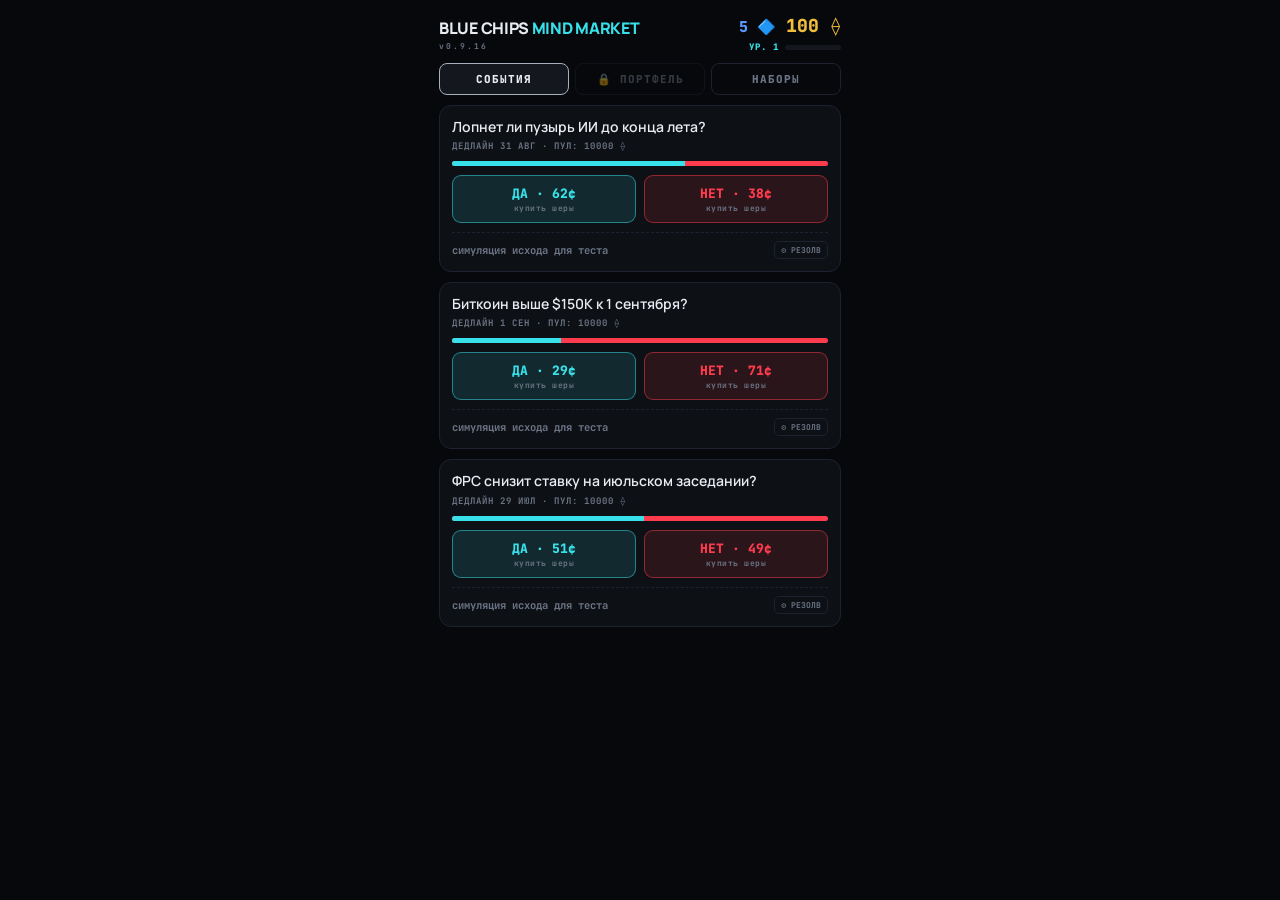
==== index.html @ 10525a8b "v0.9.16: модульная структура из прототипа — engine/render/tutorial/portfolio/market + season-01 + po" ====
<!DOCTYPE html>
<html lang="ru">
<head>
<meta charset="UTF-8">
<meta name="viewport" content="width=device-width, initial-scale=1, maximum-scale=1, user-scalable=no, viewport-fit=cover">
<title>Blue Chips: Mind Market · v0.8</title>
<link rel="preconnect" href="https://fonts.googleapis.com">
<link href="https://fonts.googleapis.com/css2?family=JetBrains+Mono:wght@400;700;800&family=Manrope:wght@400;600;800&display=swap" rel="stylesheet">
<link rel="stylesheet" href="css/style.css">
</head>
<body>
<div id="root">

  <!-- ═══ MARKET ═══ -->
  <div class="scr" id="scrMarket">
    <div id="mktTop">
      <div id="mktLogo">BLUE CHIPS <span>MIND MARKET</span><div style="font:700 8px var(--mono);color:var(--muted);letter-spacing:2px;margin-top:2px">v0.9.16</div></div>
      <div style="text-align:right">
        <div style="display:flex;gap:10px;justify-content:flex-end;align-items:baseline">
          <span id="chipsNum" style="font:800 15px var(--mono);color:#5B9BFF">5 🔷</span>
          <span id="balNum" style="font:800 18px var(--mono);color:var(--gold)">100 ⟠</span>
        </div>
        <div style="display:flex;gap:6px;align-items:center;justify-content:flex-end;margin-top:4px">
          <span id="plvlNum" style="font:800 9px var(--mono);color:var(--me);letter-spacing:1px">УР. 1</span>
          <div style="width:56px;height:5px;background:var(--panel);border-radius:3px;overflow:hidden"><div id="plvlFill" style="height:100%;width:0%;background:var(--me)"></div></div>
        </div>
      </div>
    </div>
    <div id="tabs">
      <div class="tab on" data-t="mkt">СОБЫТИЯ</div>
      <div class="tab" data-t="deck">💼 ПОРТФЕЛЬ</div>
      <div class="tab" data-t="shop">НАБОРЫ</div>
    </div>
    <div id="mktList"></div>
    <div id="mktList2" class="hidden"></div>
  </div>

  <!-- конструктор колоды -->
  <div id="deckWrap" class="hidden">
    <div id="deckHead"><div><div id="deckTitle">БОЕВОЙ ПОРТФЕЛЬ</div><div id="deckOpp"></div></div>
      <div style="text-align:right"><div id="deckTimer"></div><div id="deckQ" style="font:800 11px var(--mono);color:var(--gold);margin-top:3px"></div></div></div>
    <div id="deckIntro">Портфель — твои <b>8 боевых карт</b>. Перетащи карту из коллекции в слот. Тап по карте — характеристики и прокачка до <b>10 ур.</b> за кванты ⟠. Перед боем есть 10 секунд пересобрать портфель под соперника.</div>
    <div id="deckOB" class="hidden"></div>
    <div id="deckFrame">
      <div id="deckLbl">⚔ БОЕВОЙ НАБОР · 8 КАРТ</div>
      <div id="deckRow"></div>
    </div>
    <div id="collFrame">
      <div id="collLbl">КОЛЛЕКЦИЯ · ТЯНИ КАРТУ В НАБОР · ТАП — ХАРАКТЕРИСТИКИ</div>
      <div id="collGrid"></div>
    </div>
    <div id="deckReady">ГОТОВ · В БОЙ</div>
  </div>

  <!-- страница карты -->
  <div id="cardWrap" class="hidden">
    <div id="cardBox">
      <div id="cbBand"></div>
      <div id="cbWallet" style="font:800 10px var(--mono);color:var(--dim);letter-spacing:.5px;margin-top:9px"></div>
      <div id="cbIco"></div><div id="cbName"></div><div id="cbLvl"></div>
      <div id="cbDesc"></div>
      <div id="cbStats"></div>
      <div id="cbLock" class="hidden"></div>
      <div id="cbUp"></div>
      <div id="cbUpNote"></div>
      <div id="cbClose">Закрыть</div>
    </div>
  </div>

  <div id="sheetWrap" class="hidden">
    <div id="sheet">
      <div id="shQ"></div><div id="shSide"></div><div id="shPrice"></div>
      <div id="amtRow">
        <input type="range" id="amtSlider" min="5" max="100" step="5" value="25">
        <input type="number" id="amtInput" min="5" step="5" value="25" inputmode="numeric">
      </div>
      <div id="shCalc"><span>Шеры: <b id="shShares">0</b></span><span>Выплата при исходе: <b id="shPayout">0 ⟠</b></span></div>
      <div id="shConfirm">ИНВЕСТИРОВАТЬ</div><div id="shCancel">Отмена</div>
    </div>
  </div>

  <div id="duelWrap" class="hidden">
    <div id="duel">
      <div id="duelIco">⚔</div>
      <div id="duelTitle">Отстоять своё мнение?</div>
      <div id="duelSub">Найден оппонент с противоположной позицией.<br>Победа <b style="color:var(--gold)">+40 ⟠</b>. Кванты достаются только победителю.</div>
      <div id="duelFoe">ОППОНЕНТ: <span class="fn" id="duelFoeName"></span><br><span style="color:var(--muted)">его мнение: <span id="duelFoeSide"></span></span></div>
      <div id="duelGo">В БОЙ · ЗАРАБОТАТЬ КВАНТЫ</div>
      <div id="duelLater">Позже</div>
    </div>
  </div>

  <!-- champion select -->
  <div id="champWrap" class="hidden">
    <div id="champBox">
      <div id="champTitle">ВЫБЕРИ МАРКЕТМЕЙКЕРА</div>
      <div id="champFoeInfo"></div>
      <div id="champRow"></div>
    </div>
  </div>

  <!-- ═══ BATTLE ═══ -->
  <div class="scr hidden" id="scrBattle">
    <div id="bTop">
      <div id="barRow">
        <div class="fighter" style="color:var(--foe)"><span class="fc" id="foeChampIco"></span><span id="foeLbl">ОППОНЕНТ</span></div>
        <div><div id="timer">1:30</div><div id="phaseLbl">ОТКРЫТИЕ ТОРГОВ · ×1</div></div>
        <div class="fighter" style="color:var(--me);text-align:right"><span id="meLbl">ТЫ</span><span class="fc" id="meChampIco" style="margin:0 0 0 3px"></span></div>
      </div>
      <div id="bQuestion"></div>
    </div>
    <div id="cwrap">
      <canvas id="cv"></canvas>
      <div id="stunOverlay"></div><div id="alert"></div><div id="hintTip"></div>
    </div>
    <div id="hud">
      <div id="tutShade" class="hidden"></div>
      <div id="apRow">
        <div id="apNum">0<span> AP</span></div>
        <div id="apBar"><div id="apFill"></div></div>
        <div id="heatWrap"><div id="heatLbl">ИНЕРЦИЯ</div><div id="heatBar"><div id="heatFill"></div></div></div>
        <div id="scanBtn">👁 СКАН<div class="cd"></div></div>
      </div>
      <div id="handRow">
        <div class="bigcard" id="champBtn"><div class="cost" id="champCost"></div><div class="crown">👑</div><div class="ico" id="champIco"></div><div class="nm" id="champNm"></div><div class="mm">МАРКЕТМЕЙКЕР</div><div class="cd"></div></div>
        <div class="bigcard" data-slot="0"></div>
        <div class="bigcard" data-slot="1"></div>
        <div class="bigcard" data-slot="2"></div>
        <div class="bigcard" data-slot="3"></div>
        <div id="nextCard"><div class="ni" id="nextIco"></div><div class="nl">ДАЛЕЕ</div></div>
      </div>
    </div>

    <div class="overlay hidden" id="countdown"><div id="countNum">3</div></div>
    <div id="tutText" class="hidden"></div>
    <div class="overlay hidden" id="matchRes">
      <div id="matchTitle"></div>
      <div id="matchOko"></div>
      <div id="matchSub" style="font:700 11px var(--mono);color:var(--muted);margin-top:6px;letter-spacing:1px"></div>
      <div id="matchReward"></div>
      <div id="matchXP" style="font:800 12px var(--mono);color:var(--me);margin-top:8px;letter-spacing:1px"></div>
      <div id="unlockRow" class="hidden"></div>
      <div class="cta" id="backBtn">К РЫНКУ →</div>
    </div>
  </div>

</div>

<script src="js/00-state-market.js"></script>
<script src="js/01-portfolio.js"></script>
<script src="js/02-cards-meta.js"></script>
<script src="js/03-tutorial.js"></script>
<script src="js/04-engine.js"></script>
<script src="js/05-render.js"></script>
<script src="js/06-flow-input.js"></script>
</body>
</html>
---- css/style.css ----
:root{
    --bg:#07080B; --panel:#14181E; --panel2:#0D1015; --line:#1E2230;
    --text:#E8ECF1; --muted:#6B7484; --dim:#A8B0BE;
    --me:#38E1EA; --foe:#FF3B4E; --gold:#F0BE3C; --pink:#F050C8;
    --mono:'JetBrains Mono',monospace; --ui:'Manrope',sans-serif;
  }
  *{margin:0;padding:0;box-sizing:border-box;-webkit-tap-highlight-color:transparent}
  html,body{height:100%;overflow:hidden;background:var(--bg)}
  body{font-family:var(--ui);color:var(--text);touch-action:manipulation;user-select:none;-webkit-user-select:none}
  #root{max-width:430px;margin:0 auto;height:100dvh;position:relative;overflow:hidden}
  .scr{position:absolute;inset:0;display:flex;flex-direction:column}
  .hidden{display:none!important}

  /* ═══ MARKET ═══ */
  #mktTop{padding:14px 14px 10px;display:flex;justify-content:space-between;align-items:center}
  #mktLogo{font:800 16px var(--ui);letter-spacing:-.3px}
  #mktLogo span{color:var(--me)}
  #balNum{font:800 20px var(--mono);color:var(--gold)}
  #balLbl{font:700 8px var(--mono);letter-spacing:1.5px;color:var(--muted);text-align:right}
  #tabs{display:flex;gap:6px;padding:0 14px 10px}
  .tab{flex:1;text-align:center;font:800 11px var(--mono);letter-spacing:1px;padding:8px 0;border:1px solid var(--line);border-radius:8px;color:var(--muted);cursor:pointer}
  .tab.on{color:var(--text);border-color:var(--dim);background:var(--panel)}
  #mktList,#mktList2{flex:1;overflow-y:auto;padding:0 14px 20px;display:flex;flex-direction:column;gap:10px}
  .ev{background:var(--panel2);border:1px solid var(--line);border-radius:12px;padding:12px}
  .evQ{font:600 14px var(--ui);line-height:1.3}
  .evMeta{font:700 9px var(--mono);color:var(--muted);letter-spacing:1px;margin-top:4px}
  .evBar{height:5px;border-radius:3px;background:var(--foe);margin-top:9px;overflow:hidden}
  .evBarY{height:100%;background:var(--me)}
  .evBtns{display:flex;gap:8px;margin-top:9px}
  .evBtn{flex:1;text-align:center;border-radius:9px;padding:9px 0;font:800 13px var(--mono);cursor:pointer;transition:transform .08s}
  .evBtn:active{transform:scale(.95)}
  .evBtn.y{background:rgba(56,225,234,.12);border:1px solid rgba(56,225,234,.5);color:var(--me)}
  .evBtn.n{background:rgba(255,59,78,.12);border:1px solid rgba(255,59,78,.5);color:var(--foe)}
  .evBtn small{display:block;font:700 8px var(--mono);color:var(--muted);letter-spacing:.5px;margin-top:1px}
  .pos{margin-top:9px;border-top:1px dashed var(--line);padding-top:8px;font:700 10.5px var(--mono);color:var(--dim);display:flex;justify-content:space-between;align-items:center}
  .pos .pv{color:var(--gold)}
  .resolved{font:800 12px var(--mono);margin-top:9px;padding:7px;border-radius:8px;text-align:center}
  .devBtn{font:700 8px var(--mono);color:var(--muted);border:1px solid var(--line);border-radius:5px;padding:3px 6px;cursor:pointer}
  .pack{background:var(--panel2);border:1px solid var(--line);border-radius:12px;padding:12px;display:flex;gap:12px;align-items:center}
  .pack .pic{font-size:26px}
  .pack .nm{font:800 13px var(--ui)}
  .pack .ds{font:600 10.5px var(--ui);color:var(--muted);margin-top:2px;line-height:1.3}
  .pack .buy{margin-left:auto;flex:0 0 auto;text-align:center;border:1px solid var(--gold);color:var(--gold);border-radius:8px;padding:7px 10px;font:800 11px var(--mono);opacity:.55}
  .pack .buy small{display:block;font-size:7.5px;letter-spacing:1px;color:var(--muted)}

  /* ═══ SHEET / POPUPS ═══ */
  #sheetWrap{position:absolute;inset:0;background:rgba(7,8,11,.7);z-index:30;display:flex;align-items:flex-end;backdrop-filter:blur(3px)}
  #sheet{width:100%;background:var(--panel);border-radius:16px 16px 0 0;padding:16px 16px calc(18px + env(safe-area-inset-bottom));border-top:1px solid var(--line)}
  #shQ{font:600 13px var(--ui);color:var(--dim)}
  #shSide{font:800 18px var(--mono);margin-top:4px}
  #shPrice{font:700 10px var(--mono);color:var(--muted);margin-top:2px}
  #amtRow{display:flex;gap:10px;align-items:center;margin-top:14px}
  #amtSlider{flex:1;-webkit-appearance:none;appearance:none;height:6px;border-radius:3px;background:var(--panel2);outline:none;touch-action:none}
  #amtSlider::-webkit-slider-thumb{-webkit-appearance:none;width:26px;height:26px;border-radius:50%;background:var(--gold);box-shadow:0 0 10px rgba(240,190,60,.5);cursor:pointer}
  #amtInput{width:84px;background:var(--panel2);border:1px solid var(--gold);border-radius:9px;color:var(--gold);font:800 16px var(--mono);text-align:center;padding:9px 4px;outline:none}
  #shCalc{display:flex;justify-content:space-between;margin-top:12px;font:700 11px var(--mono);color:var(--dim)}
  #shCalc b{color:var(--me);font-size:14px}
  #shConfirm{margin-top:14px;background:var(--me);color:#06171A;text-align:center;font:800 14px var(--mono);letter-spacing:1px;padding:14px;border-radius:10px;cursor:pointer}
  #shCancel{text-align:center;font:700 11px var(--mono);color:var(--muted);padding:10px;cursor:pointer}
  #duelWrap,#champWrap{position:absolute;inset:0;background:rgba(7,8,11,.88);z-index:31;display:flex;align-items:center;justify-content:center;backdrop-filter:blur(5px)}
  #duel{width:88%;max-width:340px;background:var(--panel);border:1px solid var(--gold);border-radius:16px;padding:20px;text-align:center;box-shadow:0 0 40px rgba(240,190,60,.15)}
  #duelIco{font-size:34px}
  #duelTitle{font:800 17px var(--ui);margin-top:8px}
  #duelSub{font:600 12px var(--ui);color:var(--dim);margin-top:6px;line-height:1.4}
  #duelFoe{margin-top:12px;border:1px dashed var(--line);border-radius:10px;padding:9px;font:700 11px var(--mono)}
  #duelFoe .fn{color:var(--foe);font-size:13px}
  #duelGo{margin-top:14px;background:var(--gold);color:#1A1206;font:800 13px var(--mono);letter-spacing:1px;padding:13px;border-radius:10px;cursor:pointer}
  #duelLater{font:700 11px var(--mono);color:var(--muted);padding:10px;cursor:pointer;margin-top:4px}
  /* champion select */
  #champBox{width:92%;max-width:360px;background:var(--panel);border:1px solid var(--line);border-radius:16px;padding:18px;text-align:center}
  #champTitle{font:800 16px var(--ui)}
  #champFoeInfo{font:700 10.5px var(--mono);color:var(--dim);margin-top:6px}
  #champFoeInfo b{color:var(--foe)}
  #champRow{display:flex;gap:8px;margin-top:14px}
  .champCard{flex:1;border:1px solid var(--line);background:var(--panel2);border-radius:12px;padding:12px 6px;cursor:pointer;transition:.15s}
  .champCard:active{transform:scale(.95)}
  .champCard .ci{font-size:34px}
  .champCard .cn{font:800 10px var(--mono);letter-spacing:.5px;margin-top:6px;color:var(--gold)}
  .champCard .cdsc{font:600 9px var(--ui);color:var(--muted);margin-top:5px;line-height:1.35}

  /* ═══ BATTLE ═══ */
  #bTop{padding:8px 12px 4px;flex:0 0 auto}
  #barRow{display:flex;align-items:center;justify-content:space-between;gap:8px}
  #timer{font:800 22px var(--mono);letter-spacing:1px;line-height:1;text-align:center}
  #timer.ot{color:var(--foe);animation:otPulse .6s infinite}
  @keyframes otPulse{50%{opacity:.5}}
  #phaseLbl{font:800 9px var(--mono);letter-spacing:1.5px;color:var(--gold);margin-top:1px;text-align:center}
  .fighter{font:800 10px var(--mono);letter-spacing:.5px}
  .fighter .fc{font-size:16px;vertical-align:middle;margin-right:3px}
  #bQuestion{font:600 10.5px var(--ui);color:var(--muted);text-align:center;margin-top:4px;line-height:1.2}
  #cwrap{flex:1 1 auto;position:relative;min-height:0}
  canvas{position:absolute;inset:0;width:100%;height:100%;display:block;touch-action:none}
  #alert{position:absolute;left:50%;top:34%;transform:translate(-50%,-50%) scale(.9);font:800 15px var(--mono);letter-spacing:1px;color:var(--foe);opacity:0;transition:.22s;z-index:6;text-align:center;pointer-events:none;text-shadow:0 0 18px rgba(255,59,78,.6);max-width:90%}
  #alert.show{opacity:1;transform:translate(-50%,-50%) scale(1)}
  #alert.glitch{animation:glitch .35s steps(2) infinite}
  @keyframes glitch{25%{transform:translate(-52%,-51%) skewX(6deg)}50%{transform:translate(-48%,-50%) skewX(-6deg)}75%{transform:translate(-50%,-49%) skewX(3deg)}}
  #hintTip{position:absolute;left:12px;right:12px;bottom:8px;background:rgba(240,190,60,.1);border:1px solid rgba(240,190,60,.45);border-radius:8px;padding:6px 10px;font:600 11.5px var(--ui);color:var(--gold);opacity:0;transition:.3s;z-index:5;text-align:center;pointer-events:none}
  #hintTip.show{opacity:1}
  #stunOverlay{position:absolute;inset:0;background:rgba(255,59,78,.08);z-index:4;display:none;pointer-events:none}
  #stunOverlay.show{display:block;animation:stunFlicker .2s infinite}
  @keyframes stunFlicker{50%{background:rgba(255,59,78,.16)}}

  /* ═══ CR-style HUD ═══ */
  #hud{flex:0 0 auto;padding:5px 8px calc(8px + env(safe-area-inset-bottom));background:linear-gradient(180deg,transparent,rgba(7,8,11,.95) 20%)}
  #apRow{display:flex;align-items:center;gap:8px;margin-bottom:6px}
  #apNum{font:800 19px var(--mono);color:var(--gold);min-width:52px}
  #apNum span{font-size:9px;color:var(--muted)}
  #apBar{flex:1;height:8px;background:var(--panel);border-radius:4px;overflow:hidden}
  #apFill{height:100%;width:0%;background:linear-gradient(90deg,#D99A22,var(--gold));border-radius:4px}
  #heatWrap{display:flex;align-items:center;gap:5px}
  #heatLbl{font:800 8px var(--mono);letter-spacing:1px;color:var(--muted)}
  #heatBar{width:46px;height:8px;background:var(--panel);border-radius:4px;overflow:hidden;position:relative}
  #heatFill{height:100%;width:0%;background:var(--foe);border-radius:4px;transition:width .15s}
  #heatBar::after{content:'';position:absolute;right:22%;top:-2px;bottom:-2px;width:1.5px;background:rgba(255,59,78,.7)}
  #scanBtn{border:1px solid rgba(240,80,200,.5);border-radius:8px;padding:4px 8px;font:800 10px var(--mono);color:var(--pink);cursor:pointer;position:relative;overflow:hidden}
  #scanBtn .cd{position:absolute;left:0;right:0;bottom:0;background:rgba(7,8,11,.75);height:0%}

  #handRow{display:grid;grid-template-columns:1.05fr 1fr 1fr 1fr 1fr .5fr;gap:5px;align-items:stretch}
  #handRow.nochamp{grid-template-columns:1fr 1fr 1fr 1fr .5fr}
  #handRow.nochamp #champBtn{display:none}
  /* ── туториал ── */
  #hud{position:relative}
  #tutShade{position:absolute;inset:0;background:rgba(4,5,8,.72);z-index:8;pointer-events:none;border-radius:8px}
  #tutText{position:absolute;left:14px;right:14px;top:16%;z-index:9;background:var(--panel);border:1.5px solid var(--gold);border-radius:12px;padding:12px 14px;font:700 14px var(--ui);line-height:1.4;text-align:center;box-shadow:0 0 30px rgba(240,190,60,.25);pointer-events:none}
  #tutText b{color:var(--gold)}
  .tutHi{z-index:9;animation:tutPulse .9s infinite;border-color:#fff!important}
  #scanBtn.tutHi{position:relative}
  @keyframes tutPulse{0%,100%{box-shadow:0 0 0 0 rgba(240,190,60,.7);transform:translateY(0)}50%{box-shadow:0 0 0 8px rgba(240,190,60,0);transform:translateY(-5px)}}
  .bigcard{touch-action:none;-webkit-user-drag:none;position:relative;border:2px solid var(--line);background:var(--panel2);border-radius:12px;padding:6px 2px 20px;text-align:center;cursor:pointer;transition:transform .08s;overflow:hidden;min-height:96px;display:flex;flex-direction:column;justify-content:center}
  .bigcard:active{transform:scale(.93)}
  .bigcard .ico{font-size:30px;line-height:1.05}
  .bigcard .fn{font:800 8px var(--mono);letter-spacing:.2px;margin-top:3px;line-height:1.1;color:var(--text)}
  .bigcard .cost{position:absolute;top:4px;left:4px;background:var(--gold);color:#1A1206;font:800 10px var(--mono);border-radius:50%;width:22px;height:22px;display:flex;align-items:center;justify-content:center;box-shadow:0 0 8px rgba(240,190,60,.4);z-index:2}
  /* лента типа на всю ширину: считывается мгновенно */
  .bigcard .band{position:absolute;left:0;right:0;bottom:0;font:800 10.5px var(--mono);letter-spacing:1.5px;padding:5px 0;color:#07080B}
  .bigcard.tUnit{border-color:var(--me);background:linear-gradient(180deg,rgba(56,225,234,.16),var(--panel2) 70%)}
  .bigcard.tUnit .band{background:var(--me)}
  .bigcard.tTower{border-color:var(--gold);background:linear-gradient(180deg,rgba(240,190,60,.16),var(--panel2) 70%)}
  .bigcard.tTower .band{background:var(--gold)}
  .bigcard.tSpell{border-color:var(--pink);background:linear-gradient(180deg,rgba(240,80,200,.16),var(--panel2) 70%)}
  .bigcard.tSpell .band{background:var(--pink)}
  .bigcard.selected{border-color:#fff;box-shadow:0 0 14px rgba(232,236,241,.4);transform:translateY(-6px)}
  .bigcard.poor .cost{background:var(--muted);box-shadow:none}
  .bigcard.poor{opacity:.55}
  .bigcard.locked{pointer-events:none;opacity:.35}
  /* чемпион: отдельная сущность, не смешивается с рядовыми */
  #champBtn{border:2px solid var(--gold);border-radius:14px;background:radial-gradient(120% 90% at 50% 0%,#2E2410,var(--panel2));animation:champGlow 2.2s infinite;margin-right:2px}
  @keyframes champGlow{0%,100%{box-shadow:0 0 6px rgba(240,190,60,.25)}50%{box-shadow:0 0 18px rgba(240,190,60,.55)}}
  #champBtn .ico{font-size:32px}
  #champBtn .crown{position:absolute;top:3px;right:4px;font-size:13px;filter:drop-shadow(0 0 4px rgba(240,190,60,.8));z-index:2}
  #champBtn .mm{position:absolute;bottom:2px;left:0;right:0;font:800 6px var(--mono);letter-spacing:1.2px;color:var(--gold);opacity:.85}
  #champBtn .cd{position:absolute;left:0;right:0;bottom:0;background:rgba(7,8,11,.8);height:0%;pointer-events:none}
  #champBtn .nm{color:var(--gold)}
  /* next preview */
  #nextCard{border:1px dashed var(--line);border-radius:10px;display:flex;flex-direction:column;align-items:center;justify-content:center;opacity:.65}
  #nextCard .ni{font-size:18px}
  #nextCard .nl{font:700 6.5px var(--mono);color:var(--muted);letter-spacing:.5px;margin-top:3px}

  .bigcard .lv{position:absolute;top:4px;right:4px;font:800 7.5px var(--mono);color:var(--dim);border:1px solid var(--line);border-radius:5px;padding:1.5px 4px;background:rgba(7,8,11,.6);z-index:2}
  /* витрина анлока */
  #unlockRow{margin-top:16px;border:1.5px solid var(--gold);border-radius:12px;padding:12px 16px;background:rgba(240,190,60,.07);max-width:320px;animation:champGlow 2.2s infinite}
  #unlockRow .ut{font:800 10px var(--mono);letter-spacing:2px;color:var(--gold)}
  #unlockRow .un{font:800 16px var(--ui);margin-top:4px}
  #unlockRow .ud{font:600 11px var(--ui);color:var(--dim);margin-top:3px;line-height:1.35}
  /* конструктор колоды */
  #deckWrap{position:absolute;inset:0;background:rgba(7,8,11,.96);z-index:32;display:flex;flex-direction:column;padding:14px;overflow-y:auto}
  #deckHead{display:flex;justify-content:space-between;align-items:center}
  #deckTitle{font:800 16px var(--ui)}
  #deckTimer{font:800 18px var(--mono);color:var(--gold)}
  #deckOpp{font:700 10px var(--mono);color:var(--muted);margin-top:3px;letter-spacing:.5px}
  #deckIntro{font:600 11px var(--ui);color:var(--dim);margin-top:8px;border:1px dashed var(--line);border-radius:9px;padding:8px 10px;line-height:1.4}
  #deckRow{display:grid;grid-template-columns:repeat(4,1fr);gap:6px;margin-top:10px}
  #collGrid{display:grid;grid-template-columns:repeat(4,1fr);gap:6px;margin-top:10px;padding-bottom:8px}
  .mini{position:relative;border:1.5px solid var(--line);border-radius:10px;background:var(--panel2);padding:4px 2px 34px;text-align:center;cursor:pointer;min-height:86px;overflow:hidden;touch-action:none}
  .mini .ico{font-size:22px;line-height:1.05}
  .mini .cost{position:absolute;top:3px;left:3px;background:var(--gold);color:#1A1206;font:800 8.5px var(--mono);border-radius:50%;width:17px;height:17px;display:flex;align-items:center;justify-content:center}
  .mini .lv{position:absolute;top:3px;right:3px;font:800 7px var(--mono);color:var(--dim);border:1px solid var(--line);border-radius:4px;padding:1px 3px;background:rgba(7,8,11,.6)}
  .mini .band{position:absolute;left:0;right:0;bottom:0;font:800 8.5px var(--mono);letter-spacing:1px;padding:3.5px 0;color:#07080B}
  .mini.tUnit{border-color:rgba(56,225,234,.55)} .mini.tUnit .band{background:var(--me)}
  .mini.tTower{border-color:rgba(240,190,60,.55)} .mini.tTower .band{background:var(--gold)}
  .mini.tSpell{border-color:rgba(240,80,200,.55)} .mini.tSpell .band{background:var(--pink)}
  .mini.sel{border-color:#fff;box-shadow:0 0 10px rgba(232,236,241,.4)}
  .mini.inDeck::after{content:'В ПОРТФЕЛЕ';position:absolute;bottom:26px;left:0;right:0;font:800 6.5px var(--mono);color:var(--me);letter-spacing:.5px;text-shadow:0 1px 3px rgba(7,8,11,.9)}
  .mini.lock{opacity:.45;filter:grayscale(1)}
  .mini.lock .how{position:absolute;top:24px;left:2px;right:2px;font:600 6.5px var(--ui);color:var(--dim);line-height:1.2}
  .mini .up{position:absolute;bottom:14px;left:0;right:0;font:800 7.5px var(--mono);color:var(--gold)}
  #deckFrame{border:1.5px solid rgba(56,225,234,.4);border-radius:14px;padding:9px;margin-top:12px;background:rgba(56,225,234,.03)}
  #collFrame{border:1.5px solid var(--line);border-radius:14px;padding:9px;margin-top:12px;background:rgba(107,116,132,.03)}
  #deckLbl{font:800 9px var(--mono);letter-spacing:1.5px;color:var(--me);margin:0 0 8px 2px}
  #collLbl{font:800 9px var(--mono);letter-spacing:1.5px;color:var(--muted);margin:0 0 8px 2px}
  #deckRow,#collGrid{margin-top:0!important}
  .mini.empty{border-style:dashed;display:flex;align-items:center;justify-content:center;font:800 26px var(--mono);color:var(--muted);padding:0}
  #dragGhost{position:fixed;z-index:40;width:84px;opacity:.75;pointer-events:none;transform:translate(-50%,-60%) scale(1.05);filter:drop-shadow(0 6px 14px rgba(0,0,0,.6))}
  .tab.lockT{opacity:.45}
  #deckOB{border:1.5px solid var(--gold);border-radius:10px;padding:9px 12px;font:700 12.5px var(--ui);margin-top:10px;background:rgba(240,190,60,.08);text-align:center;line-height:1.4;box-shadow:0 0 20px rgba(240,190,60,.15)}
  #deckOB b{color:var(--gold)}
  .obHi{animation:tutPulse .9s infinite;border-color:#fff!important}
  #deckReady.off{opacity:.35;pointer-events:none}
  #obHand{position:fixed;z-index:41;pointer-events:none;width:46px;height:52px;filter:drop-shadow(0 4px 8px rgba(0,0,0,.65))}
  .mini.dropHi{border-color:#fff;box-shadow:0 0 12px rgba(232,236,241,.5)}
  .mini .upA{position:absolute;top:21px;right:3px;width:15px;height:15px;background:var(--me);color:#06171A;border-radius:4px;font:800 11px var(--mono);display:flex;align-items:center;justify-content:center;box-shadow:0 0 7px rgba(56,225,234,.65)}
  /* страница карты */
  #cardWrap{position:absolute;inset:0;background:rgba(7,8,11,.9);z-index:33;display:flex;align-items:center;justify-content:center;backdrop-filter:blur(5px)}
  #cardBox{width:88%;max-width:330px;background:var(--panel);border:1.5px solid var(--line);border-radius:16px;padding:0 0 16px;overflow:hidden;text-align:center}
  #cbBand{font:800 11px var(--mono);letter-spacing:2px;padding:7px 0;color:#07080B}
  #cbIco{font-size:52px;margin-top:14px;line-height:1}
  #cbName{font:800 19px var(--ui);margin-top:6px}
  #cbLvl{font:800 11px var(--mono);color:var(--gold);margin-top:3px;letter-spacing:1px}
  #cbDesc{font:600 12px var(--ui);color:var(--dim);line-height:1.45;margin:10px 16px 0}
  #cbStats{margin:12px 16px 0;border:1px solid var(--line);border-radius:10px;overflow:hidden}
  .cbRow{display:flex;justify-content:space-between;padding:7px 12px;font:700 11px var(--mono);border-bottom:1px solid var(--line)}
  .cbRow:last-child{border-bottom:none}
  .cbRow .l{color:var(--muted)} .cbRow .v{color:var(--text)}
  #cbUp{margin:14px 16px 0;background:var(--me);color:#06171A;font:800 13px var(--mono);letter-spacing:.5px;padding:13px;border-radius:10px;cursor:pointer}
  #cbUp.off{background:var(--panel2);color:var(--muted);border:1px solid var(--line);pointer-events:none}
  #cbUpNote{font:700 9.5px var(--mono);color:var(--muted);margin-top:7px;letter-spacing:.5px}
  #cbClose{font:700 11px var(--mono);color:var(--muted);padding:10px;cursor:pointer;margin-top:2px}
  @keyframes lvPop{0%{transform:scale(1)}40%{transform:scale(1.45);color:#fff;text-shadow:0 0 16px var(--gold)}100%{transform:scale(1)}}
  #cbLvl.pop{animation:lvPop .55s}
  .qfly{position:absolute;font:800 14px var(--mono);color:var(--foe);animation:qflyA .8s forwards;pointer-events:none;z-index:5}
  @keyframes qflyA{0%{opacity:1;margin-top:0}100%{opacity:0;margin-top:-30px}}
  @keyframes stFlash{35%{border-color:var(--gold);box-shadow:0 0 14px rgba(240,190,60,.4)}}
  #cbStats.flash{animation:stFlash .55s}
  #cbLock{margin:12px 16px 0;border:1px dashed var(--line);border-radius:10px;padding:10px;font:700 11px var(--mono);color:var(--dim)}
  /* витрина анлока: разделитель и список типов */
  .usep{height:1px;background:rgba(240,190,60,.35);margin:10px 0}
  .ulist{font:700 13px var(--ui);margin-top:6px;display:flex;flex-direction:column;gap:4px;width:max-content;margin-left:auto;margin-right:auto;text-align:left}
  #deckReady{margin-top:12px;background:var(--me);color:#06171A;text-align:center;font:800 14px var(--mono);letter-spacing:1px;padding:13px;border-radius:10px;cursor:pointer;flex:0 0 auto}
  .overlay{position:absolute;inset:0;background:rgba(7,8,11,.94);display:flex;flex-direction:column;justify-content:center;align-items:center;z-index:20;padding:24px;text-align:center;backdrop-filter:blur(6px)}
  #countNum{font:800 90px var(--mono);color:var(--gold);text-shadow:0 0 40px rgba(240,190,60,.4)}
  #matchTitle{font:800 28px var(--ui)}
  #matchOko{font:800 13px var(--mono);margin-top:8px;color:var(--muted);letter-spacing:1px}
  #matchReward{font:800 22px var(--mono);color:var(--gold);margin-top:14px}
  .cta{margin-top:20px;background:var(--me);color:#06171A;font:800 15px var(--mono);letter-spacing:1px;padding:14px 40px;border-radius:10px;cursor:pointer}
  .cta:active{transform:scale(.95)}
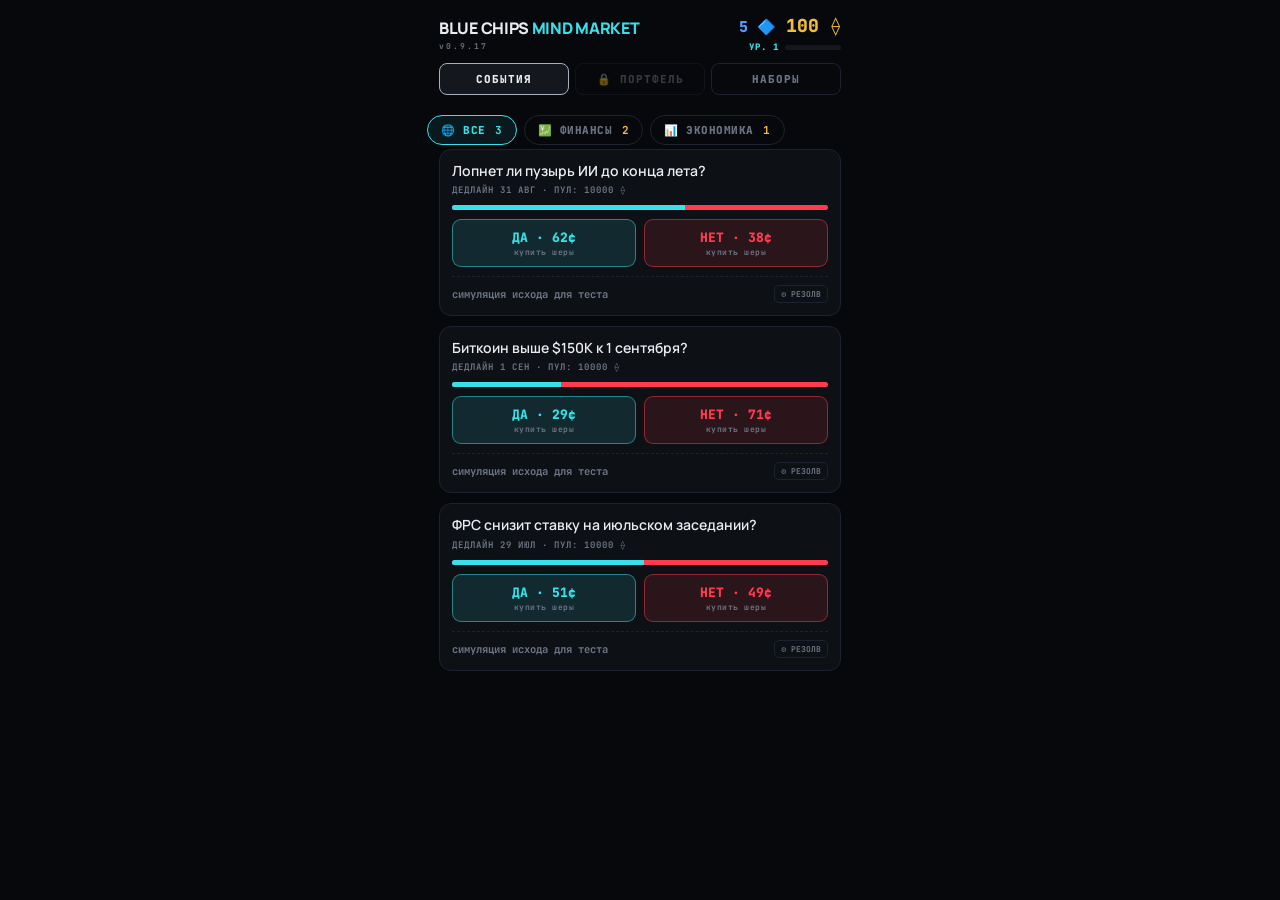
==== commit a5373508: "v0.9.17: процедурная анимация юнитов (толпа/тяж/невидимка), чипсы категорий + чтение live-событий из" ====
--- a/index.html
+++ b/index.html
@@ -14,7 +14,7 @@
   <!-- ═══ MARKET ═══ -->
   <div class="scr" id="scrMarket">
     <div id="mktTop">
-      <div id="mktLogo">BLUE CHIPS <span>MIND MARKET</span><div style="font:700 8px var(--mono);color:var(--muted);letter-spacing:2px;margin-top:2px">v0.9.16</div></div>
+      <div id="mktLogo">BLUE CHIPS <span>MIND MARKET</span><div style="font:700 8px var(--mono);color:var(--muted);letter-spacing:2px;margin-top:2px">v0.9.17</div></div>
       <div style="text-align:right">
         <div style="display:flex;gap:10px;justify-content:flex-end;align-items:baseline">
           <span id="chipsNum" style="font:800 15px var(--mono);color:#5B9BFF">5 🔷</span>
@@ -31,6 +31,7 @@
       <div class="tab" data-t="deck">💼 ПОРТФЕЛЬ</div>
       <div class="tab" data-t="shop">НАБОРЫ</div>
     </div>
+    <div id="catBar"></div>
     <div id="mktList"></div>
     <div id="mktList2" class="hidden"></div>
   </div>
--- a/css/style.css
+++ b/css/style.css
@@ -233,3 +233,13 @@
   #matchReward{font:800 22px var(--mono);color:var(--gold);margin-top:14px}
   .cta{margin-top:20px;background:var(--me);color:#06171A;font:800 15px var(--mono);letter-spacing:1px;padding:14px 40px;border-radius:10px;cursor:pointer}
   .cta:active{transform:scale(.95)}
+
+/* ── чипсы категорий над лентой ── */
+#catBar{display:flex;gap:7px;overflow-x:auto;padding:10px 2px 4px;scrollbar-width:none;-webkit-overflow-scrolling:touch}
+#catBar::-webkit-scrollbar{display:none}
+#catBar .cat{flex:0 0 auto;white-space:nowrap;border:1.5px solid var(--line);border-radius:20px;padding:7px 13px;font:800 11px var(--mono);color:var(--muted);cursor:pointer;letter-spacing:.5px;transition:all .15s}
+#catBar .cat b{color:var(--gold);margin-left:2px}
+#catBar .cat.on{border-color:var(--me);color:var(--me);background:rgba(56,225,234,.08)}
+#catBar .cat.on b{color:var(--me)}
+.moreBtn{text-align:center;border:1px dashed var(--line);border-radius:10px;padding:11px;margin-top:4px;font:800 11px var(--mono);color:var(--muted);letter-spacing:1px;cursor:pointer}
+.moreBtn:active{background:var(--panel2)}
